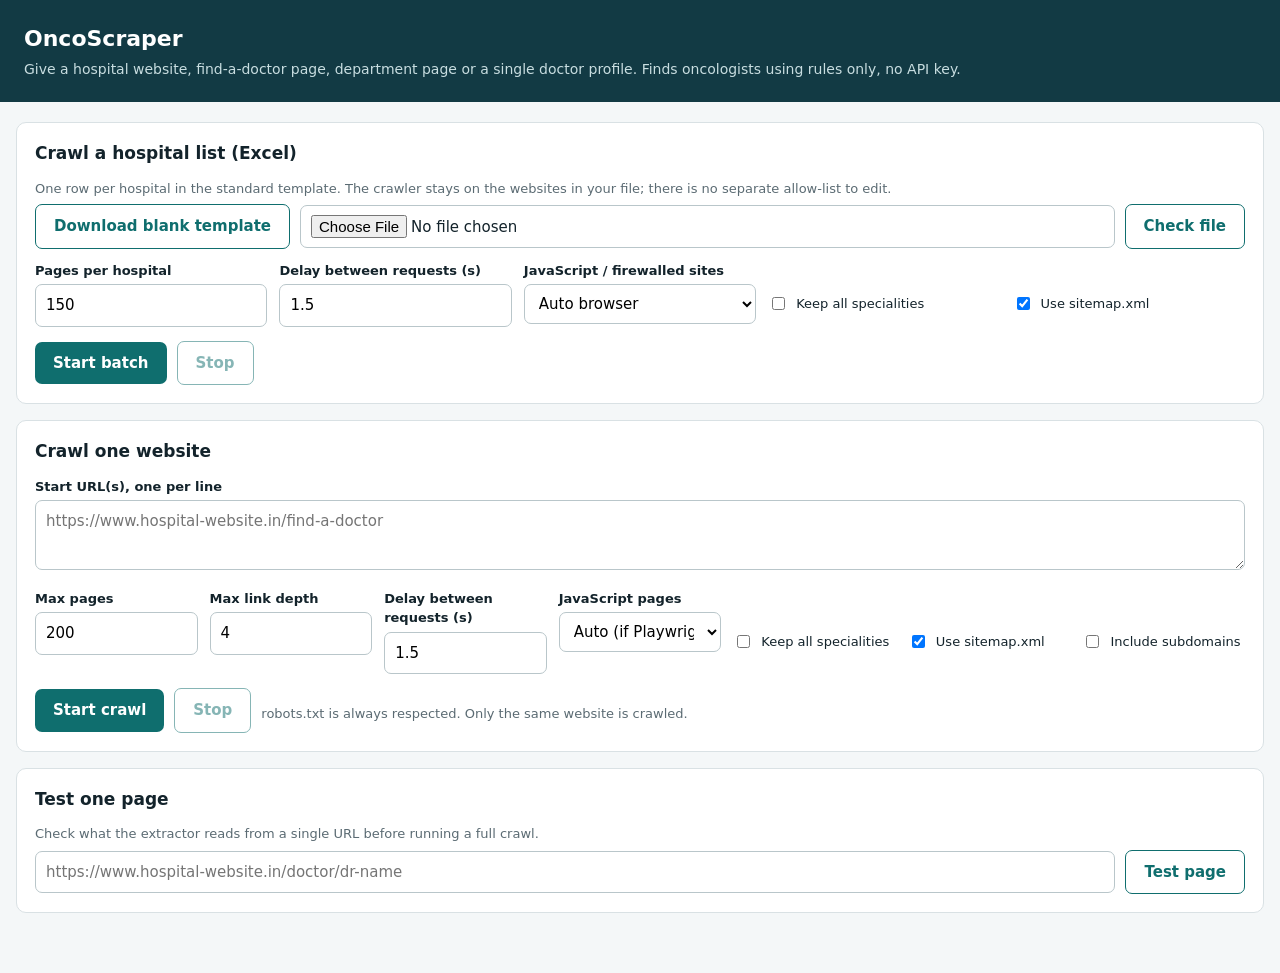
==== oncoscraper/static/index.html @ 8a1a7d64 "Download results any time during a batch; clearer failure notes - combined Excel can be downloaded w" ====
<!doctype html>
<html lang="en">
<head>
<meta charset="utf-8">
<meta name="viewport" content="width=device-width, initial-scale=1">
<title>OncoScraper</title>
<style>
:root { --ink:#13232b; --muted:#5b6b73; --line:#d9e1e4; --bg:#f4f7f8; --card:#fff; --accent:#0f6e6e; --accent-2:#0b5252; --bad:#a8322d; --ok:#1d7a3c; }
* { box-sizing:border-box; }
body { margin:0; font:15px/1.5 system-ui,-apple-system,"Segoe UI",Roboto,sans-serif; color:var(--ink); background:var(--bg); }
header { background:#123a44; color:#fff; padding:22px 24px; }
header h1 { margin:0; font-size:22px; } header p { margin:4px 0 0; color:#c8dde0; font-size:14px; }
main { max-width:1280px; margin:0 auto; padding:20px 16px 60px; display:grid; gap:16px; }
.card { background:var(--card); border:1px solid var(--line); border-radius:10px; padding:18px; }
h2 { margin:0 0 12px; font-size:17px; }
label { display:block; font-weight:600; font-size:13px; margin:0 0 4px; }
textarea, input, select { width:100%; padding:9px 10px; border:1px solid #b9c6ca; border-radius:7px; font:inherit; background:#fff; }
textarea { min-height:70px; }
.grid { display:grid; grid-template-columns:repeat(auto-fit,minmax(150px,1fr)); gap:12px; margin-top:12px; }
.check { display:flex; gap:8px; align-items:center; font-weight:400; margin-top:24px; } .check input { width:auto; }
button { background:var(--accent); color:#fff; border:0; padding:10px 18px; border-radius:7px; font:inherit; font-weight:600; cursor:pointer; }
button:hover { background:var(--accent-2); } button.secondary { background:#fff; color:var(--accent); border:1px solid var(--accent); }
button:disabled { opacity:.5; cursor:not-allowed; }
.row { display:flex; gap:10px; flex-wrap:wrap; align-items:center; margin-top:14px; }
.hint { color:var(--muted); font-size:13px; margin:6px 0 0; }
.stats { display:grid; grid-template-columns:repeat(auto-fit,minmax(140px,1fr)); gap:10px; }
.stat { background:var(--bg); border-radius:8px; padding:10px 12px; } .stat b { display:block; font-size:22px; }
.stat span { color:var(--muted); font-size:12px; text-transform:uppercase; letter-spacing:.04em; }
.bar { height:8px; background:var(--line); border-radius:4px; overflow:hidden; margin:12px 0; } .bar i { display:block; height:100%; background:var(--accent); width:0; transition:width .4s; }
.log { font:12px/1.5 ui-monospace,Consolas,monospace; max-height:220px; overflow:auto; background:#0f1d22; color:#cfe3e6; border-radius:8px; padding:10px; white-space:pre; }
.log .x { color:#ff9b8f; } .log .p { color:#8fe3a5; } .log .l { color:#9cc8ff; }
table { width:100%; border-collapse:collapse; font-size:13px; }
th, td { text-align:left; padding:7px 8px; border-bottom:1px solid var(--line); vertical-align:top; }
th { background:var(--bg); position:sticky; top:0; }
.tablewrap { max-height:560px; overflow:auto; border:1px solid var(--line); border-radius:8px; }
td.contact { white-space:nowrap; font-weight:600; } td.muted { color:var(--muted); font-size:12px; }
.ok { color:var(--ok); } .warn { color:#9a6700; } .bad { color:var(--bad); }
.pill { display:inline-block; padding:1px 7px; border-radius:10px; font-size:11px; background:#e3efef; color:var(--accent-2); }
.state { font-weight:700; } .state.failed { color:var(--bad); } .state.done { color:var(--ok); }
pre.json { background:var(--bg); padding:12px; border-radius:8px; overflow:auto; max-height:420px; font-size:12px; }
a { color:var(--accent); }
@media (prefers-color-scheme: dark) {
  :root { --ink:#e3ecee; --muted:#9db0b5; --line:#2c3a3f; --bg:#12191c; --card:#1a2327; }
  textarea, input, select { background:#11181b; color:var(--ink); border-color:#33454b; }
  button.secondary { background:transparent; } .pill { background:#1f3337; color:#9fd6d6; }
}
</style>
</head>
<body>
<header><h1>OncoScraper</h1><p>Give a hospital website, find-a-doctor page, department page or a single doctor profile. Finds oncologists using rules only, no API key.</p></header>
<main>
<section class="card">
  <h2>Crawl a hospital list (Excel)</h2>
  <p class="hint" style="margin-top:0">One row per hospital in the standard template. The crawler stays on the websites in your file; there is no separate allow-list to edit.</p>
  <div class="row" style="margin-top:6px">
    <a href="/api/template.xlsx"><button class="secondary" type="button">Download blank template</button></a>
    <input type="file" id="b-file" accept=".xlsx,.csv" style="flex:1;min-width:240px">
    <button id="b-check" class="secondary" type="button">Check file</button>
  </div>
  <div id="b-check-out" hidden style="margin-top:12px"></div>
  <div class="grid">
    <div><label for="b-pages">Pages per hospital</label><input id="b-pages" type="number" value="150" min="1" max="5000"></div>
    <div><label for="b-delay">Delay between requests (s)</label><input id="b-delay" type="number" value="1.5" step="0.5" min="0"></div>
    <div><label for="b-render">JavaScript / firewalled sites</label><select id="b-render"><option value="auto">Auto browser</option><option value="never">Never</option><option value="always">Always browser</option></select></div>
    <label class="check"><input type="checkbox" id="b-all"> Keep all specialities</label>
    <label class="check"><input type="checkbox" id="b-sitemap" checked> Use sitemap.xml</label>
  </div>
  <div class="row"><button id="b-start" type="button">Start batch</button><button id="b-stop" class="secondary" type="button" disabled>Stop</button>
    <span class="hint" id="b-status"></span></div>
  <div id="b-progress" hidden>
    <div class="bar"><i id="b-bar"></i></div>
    <div class="stats">
      <div class="stat"><span>Hospital</span><b id="b-idx">0/0</b></div>
      <div class="stat"><span>Pages (this hospital)</span><b id="b-pagesnow">0</b></div>
      <div class="stat"><span>Oncologists (this hospital)</span><b id="b-onconow">0</b></div>
      <div class="stat"><span>Elapsed</span><b id="b-time">0s</b></div>
    </div>
    <p class="hint" id="b-current"></p>
    <div class="tablewrap" style="margin-top:10px"><table>
      <thead><tr><th>Row</th><th>Hospital</th><th>Status</th><th>Pages</th><th>Oncologists</th><th>With doctor phone</th><th>With doctor email</th><th>With any contact</th><th>Note</th></tr></thead>
      <tbody id="b-sites"></tbody></table></div>
    <div class="row" id="b-dl" hidden><a id="b-dl-xlsx"><button type="button" id="b-dl-btn">Download combined Excel</button></a><span class="hint" id="b-totals"></span></div>
  </div>
</section>

<section class="card">
  <h2>Crawl one website</h2>
  <label for="urls">Start URL(s), one per line</label>
  <textarea id="urls" placeholder="https://www.hospital-website.in/find-a-doctor"></textarea>
  <div class="grid">
    <div><label for="max_pages">Max pages</label><input id="max_pages" type="number" value="200" min="1" max="5000"></div>
    <div><label for="depth">Max link depth</label><input id="depth" type="number" value="4" min="0" max="10"></div>
    <div><label for="delay">Delay between requests (s)</label><input id="delay" type="number" value="1.5" step="0.5" min="0"></div>
    <div><label for="render">JavaScript pages</label><select id="render"><option value="auto">Auto (if Playwright installed)</option><option value="never">Never render</option><option value="always">Always render</option></select></div>
    <label class="check"><input type="checkbox" id="all"> Keep all specialities</label>
    <label class="check"><input type="checkbox" id="sitemap" checked> Use sitemap.xml</label>
    <label class="check"><input type="checkbox" id="subdomains"> Include subdomains</label>
  </div>
  <div class="row"><button id="start">Start crawl</button><button id="stop" class="secondary" disabled>Stop</button>
  <span class="hint">robots.txt is always respected. Only the same website is crawled.</span></div>
</section>

<section class="card" id="progress-card" hidden>
  <h2>Progress <span id="state" class="state"></span></h2>
  <div class="stats">
    <div class="stat"><span>Pages fetched</span><b id="s-fetched">0</b></div>
    <div class="stat"><span>Queued</span><b id="s-queued">0</b></div>
    <div class="stat"><span>Doctors found</span><b id="s-doctors">0</b></div>
    <div class="stat"><span>Oncologists</span><b id="s-onco">0</b></div>
    <div class="stat"><span>Elapsed</span><b id="s-time">0s</b></div>
  </div>
  <div class="bar"><i id="bar"></i></div>
  <div class="log" id="log"></div>
  <div class="row" id="downloads" hidden>
    <a id="dl-xlsx"><button>Download Excel</button></a>
    <a id="dl-csv"><button class="secondary">CSV</button></a>
    <a id="dl-json"><button class="secondary">JSON</button></a>
  </div>
  <p class="hint" id="error"></p>
</section>

<section class="card" id="results-card" hidden>
  <h2>Results <span class="pill" id="count"></span></h2>
  <input id="filter" placeholder="Filter by name, hospital, city or specialty">
  <div class="tablewrap" style="margin-top:10px"><table>
    <thead><tr><th>Name</th><th>Designation</th><th>Specialty</th><th>Doctor phone</th><th>Doctor email</th><th>Hospital / desk contact</th><th>Hospital</th><th>City</th><th>Qualifications</th><th>Exp.</th><th>Source</th></tr></thead>
    <tbody id="rows"></tbody></table></div>
</section>

<section class="card">
  <h2>Test one page</h2>
  <p class="hint">Check what the extractor reads from a single URL before running a full crawl.</p>
  <div class="row" style="margin-top:6px"><input id="page-url" placeholder="https://www.hospital-website.in/doctor/dr-name" style="flex:1"><button id="page-btn" class="secondary">Test page</button></div>
  <pre class="json" id="page-out" hidden></pre>
</section>
</main>
<script>
const $ = id => document.getElementById(id);
let jobId = null, timer = null, rows = [];
function esc(s) { return String(s ?? '').replace(/[&<>"']/g, c => ({'&':'&amp;','<':'&lt;','>':'&gt;','"':'&quot;',"'":'&#39;'}[c])); }
function list(v) { return Array.isArray(v) ? v.join(', ') : (v ?? ''); }
function safeUrl(u) { return /^https?:\/\//i.test(u || '') ? u : '#'; }

$('start').onclick = async () => {
  const urls = $('urls').value.split(/\s+/).filter(Boolean);
  if (!urls.length) { alert('Enter at least one URL'); return; }
  const body = { urls, max_pages:+$('max_pages').value, max_depth:+$('depth').value, delay_seconds:+$('delay').value,
    render:$('render').value, all_specialties:$('all').checked, use_sitemaps:$('sitemap').checked, include_subdomains:$('subdomains').checked };
  const r = await fetch('/api/jobs', {method:'POST', headers:{'Content-Type':'application/json'}, body:JSON.stringify(body)});
  if (!r.ok) { $('error').textContent = await r.text(); return; }
  jobId = (await r.json()).id;
  $('progress-card').hidden = false; $('results-card').hidden = false; $('downloads').hidden = true; $('error').textContent = '';
  $('log').textContent = ''; $('start').disabled = true; $('stop').disabled = false;
  clearInterval(timer); timer = setInterval(poll, 1500); poll();
};
$('stop').onclick = async () => { if (jobId) await fetch(`/api/jobs/${jobId}/stop`, {method:'POST'}); $('stop').disabled = true; };

async function poll() {
  const r = await fetch(`/api/jobs/${jobId}`); if (!r.ok) return;
  const j = await r.json();
  $('state').textContent = j.state; $('state').className = 'state ' + j.state;
  $('s-fetched').textContent = j.progress.fetched; $('s-queued').textContent = j.progress.queued;
  $('s-doctors').textContent = j.progress.doctors_total; $('s-onco').textContent = j.progress.oncologists;
  $('s-time').textContent = j.elapsed + 's';
  $('bar').style.width = Math.min(100, 100 * j.progress.fetched / j.max_pages) + '%';
  $('log').innerHTML = j.log.map(l => {
    const cls = l.error ? 'x' : (l.type === 'profile' ? 'p' : (l.type === 'listing' ? 'l' : ''));
    return `<span class="${cls}">${esc((l.type||'').padEnd(8))} ${esc(l.status)} ${esc(l.url)}${l.doctors ? '  +' + l.doctors : ''}${l.error ? '  (' + esc(l.error) + ')' : ''}</span>`;
  }).join('\n');
  $('log').scrollTop = $('log').scrollHeight;
  rows = j.doctors; render();
  if (j.state !== 'running') {
    clearInterval(timer); $('start').disabled = false; $('stop').disabled = true;
    if (j.error) $('error').textContent = j.error;
    if (j.stats) {
      $('downloads').hidden = false;
      $('dl-xlsx').href = `/api/jobs/${jobId}/download.xlsx`; $('dl-csv').href = `/api/jobs/${jobId}/download.csv`; $('dl-json').href = `/api/jobs/${jobId}/download.json`;
    }
  }
}
function render() {
  const q = $('filter').value.toLowerCase();
  const shown = rows.filter(d => !q || JSON.stringify(d).toLowerCase().includes(q));
  $('count').textContent = shown.length + ' doctors';
  $('rows').innerHTML = shown.map(d => `<tr><td><b>${esc(d.name)}</b>${d.page_type==='profile' ? '' : ' <span class="pill">card</span>'}</td>
    <td>${esc(d.designation)}</td><td>${esc(d.specialty || list(d.sub_specialties))}</td>
    <td class="contact">${esc(d.phone)}</td><td class="contact">${esc(d.email)}</td>
    <td class="muted">${esc([d.contact_phone, d.contact_email].filter(Boolean).join('; '))}</td>
    <td>${esc(d.hospital)}</td><td>${esc(d.city)}</td><td>${esc(list(d.qualifications))}</td><td>${esc(d.experience_years)}</td>
    <td><a href="${esc(safeUrl(d.profile_url || d.source_url))}" target="_blank" rel="noopener">open</a></td></tr>`).join('');
}
$('filter').oninput = render;

$('page-btn').onclick = async () => {
  const url = $('page-url').value.trim(); if (!url) return;
  $('page-out').hidden = false; $('page-out').textContent = 'Fetching…';
  const r = await fetch('/api/page', {method:'POST', headers:{'Content-Type':'application/json'}, body:JSON.stringify({url, render:$('render').value})});
  $('page-out').textContent = JSON.stringify(await r.json(), null, 2);
};

// ---- batch upload ----------------------------------------------------------
let batchId = null, batchTimer = null;
async function fileBody() {
  const f = $('b-file').files[0];
  if (!f) { alert('Choose an .xlsx or .csv file first'); return null; }
  const buf = new Uint8Array(await f.arrayBuffer());
  let bin = ''; for (let i = 0; i < buf.length; i += 0x8000) bin += String.fromCharCode.apply(null, buf.subarray(i, i + 0x8000));
  return { filename: f.name, content_base64: btoa(bin) };
}
$('b-check').onclick = async () => {
  const body = await fileBody(); if (!body) return;
  const r = await fetch('/api/sources/check', {method:'POST', headers:{'Content-Type':'application/json'}, body:JSON.stringify(body)});
  const j = await r.json(); const out = $('b-check-out'); out.hidden = false;
  if (!r.ok) { out.innerHTML = `<p class="bad">${esc(j.detail || 'Could not read file')}</p>`; return; }
  const rows = j.sources.map(s => `<tr><td>${s.row}</td><td>${esc(s.hospital)}</td><td>${s.urls.length}</td><td>${esc(s.patterns.join(' '))}</td><td class="warn">${esc(s.warnings.join('; '))}</td></tr>`).join('');
  const probs = j.problems.map(p => `<tr><td>${p.row}</td><td>${esc(p.hospital)}</td><td colspan="3" class="bad">${esc(p.problem)}</td></tr>`).join('');
  out.innerHTML = `<p><b class="ok">${j.usable} hospitals ready</b>${j.problems.length ? `, <b class="bad">${j.problems.length} rows need attention</b>` : ''}</p>
    <div class="tablewrap"><table><thead><tr><th>Row</th><th>Hospital</th><th>Start URLs</th><th>Profile pattern</th><th>Warnings / problems</th></tr></thead><tbody>${probs}${rows}</tbody></table></div>`;
};
$('b-start').onclick = async () => {
  const body = await fileBody(); if (!body) return;
  Object.assign(body, { pages_per_site:+$('b-pages').value, delay_seconds:+$('b-delay').value, render:$('b-render').value,
    all_specialties:$('b-all').checked, use_sitemaps:$('b-sitemap').checked });
  const r = await fetch('/api/batch', {method:'POST', headers:{'Content-Type':'application/json'}, body:JSON.stringify(body)});
  const j = await r.json();
  if (!r.ok) { $('b-status').textContent = j.detail || 'Could not start'; return; }
  batchId = j.id; $('b-progress').hidden = false; $('b-sites').innerHTML = '';
  $('b-dl').hidden = false; $('b-dl-xlsx').href = `/api/batch/${batchId}/download.xlsx`;
  $('b-dl-btn').textContent = 'Download results so far'; $('b-totals').textContent = 'Partial file: finished hospitals plus the one being crawled now.';
  $('b-status').textContent = `${j.hospitals} hospitals queued` + (j.problems.length ? `, ${j.problems.length} rows skipped` : '');
  $('b-start').disabled = true; $('b-stop').disabled = false;
  clearInterval(batchTimer); batchTimer = setInterval(pollBatch, 2000); pollBatch();
};
$('b-stop').onclick = async () => { if (batchId) await fetch(`/api/batch/${batchId}/stop`, {method:'POST'}); $('b-stop').disabled = true; };
async function pollBatch() {
  const r = await fetch(`/api/batch/${batchId}`); if (!r.ok) return; const j = await r.json();
  $('b-idx').textContent = `${j.index}/${j.total}`; $('b-time').textContent = j.elapsed + 's';
  $('b-pagesnow').textContent = j.progress.fetched || 0; $('b-onconow').textContent = j.progress.oncologists || 0;
  $('b-bar').style.width = (100 * j.sites.length / Math.max(1, j.total)) + '%';
  $('b-current').textContent = j.state === 'running' ? `Now crawling: ${j.current}` : `Batch ${j.state}`;
  $('b-sites').innerHTML = j.sites.map(s => `<tr><td>${s.row}</td><td>${esc(s.hospital)}</td><td class="${(s.status==='error'||s.status==='failed')?'bad':'ok'}">${esc(s.status)}</td>
    <td>${s.pages}</td><td>${s.oncologists}</td><td>${s.with_phone}</td><td>${s.with_email}</td><td>${s.with_any_contact}</td><td class="muted">${esc(s.note)}</td></tr>`).join('');
  if (j.state !== 'running') {
    clearInterval(batchTimer); $('b-start').disabled = false; $('b-stop').disabled = true;
    if (j.error) $('b-status').textContent = j.error;
    if (j.stats) {
      $('b-dl').hidden = false; $('b-dl-xlsx').href = `/api/batch/${batchId}/download.xlsx`;
      $('b-dl-btn').textContent = 'Download combined Excel';
      $('b-totals').textContent = `${j.stats.oncologists} oncologists: ${j.stats.oncologists_with_doctor_phone} with doctor phone, ${j.stats.oncologists_with_doctor_email} with doctor email, ${j.stats.oncologists_with_any_contact} with any contact.`;
    }
  }
}
</script>
</body>
</html>
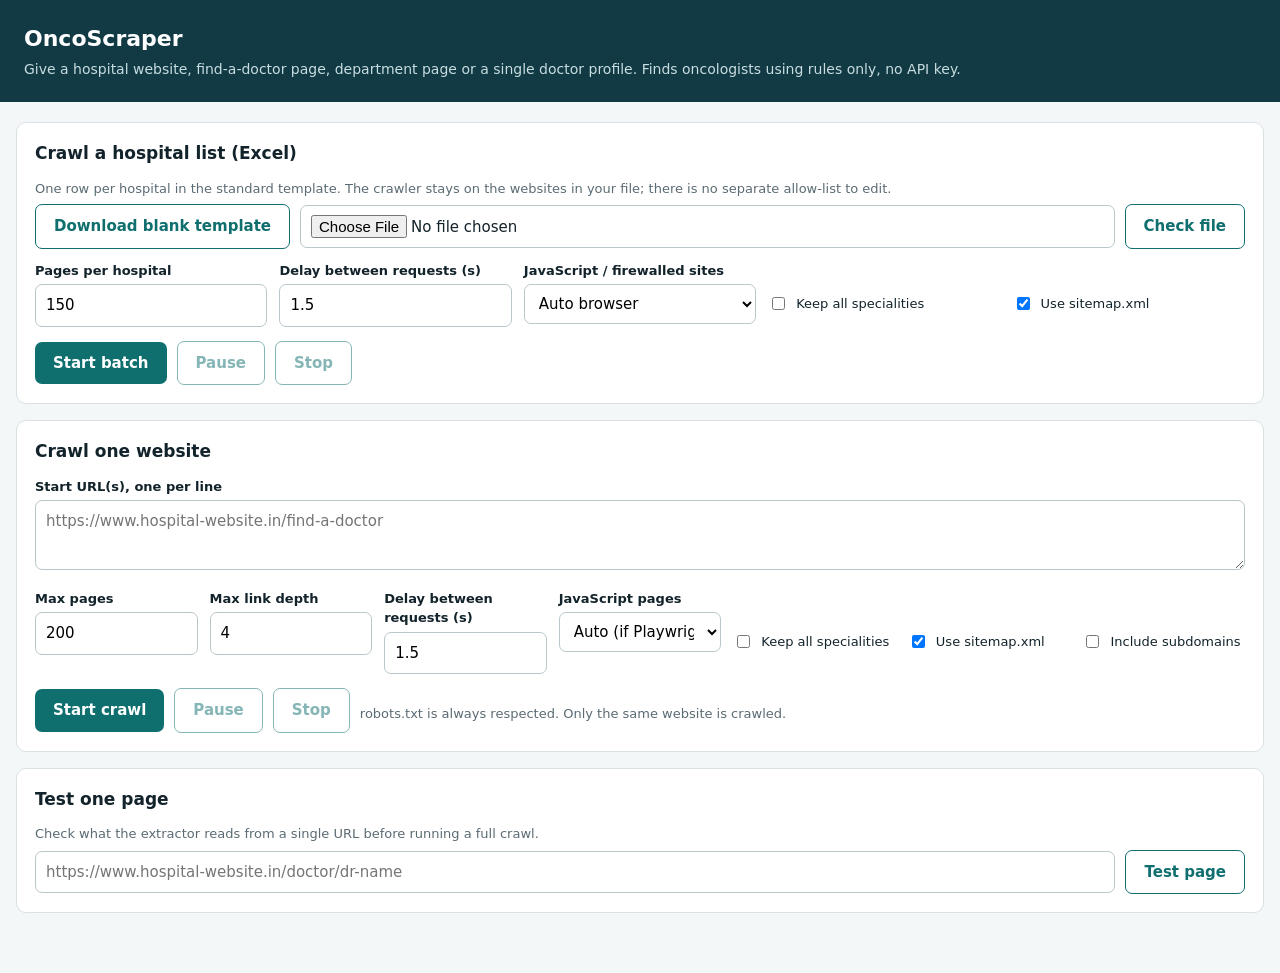
==== commit e36503c1: "Pause and Resume for single-site crawl and hospital-list batch Co-Authored-By: Claude Opus 5.5 <nore" ====
--- a/oncoscraper/static/index.html
+++ b/oncoscraper/static/index.html
@@ -33,10 +33,12 @@
 th, td { text-align:left; padding:7px 8px; border-bottom:1px solid var(--line); vertical-align:top; }
 th { background:var(--bg); position:sticky; top:0; }
 .tablewrap { max-height:560px; overflow:auto; border:1px solid var(--line); border-radius:8px; }
+.tablewrap.sites { max-height:340px; overflow-y:scroll; }
+th { z-index:1; }
 td.contact { white-space:nowrap; font-weight:600; } td.muted { color:var(--muted); font-size:12px; }
 .ok { color:var(--ok); } .warn { color:#9a6700; } .bad { color:var(--bad); }
 .pill { display:inline-block; padding:1px 7px; border-radius:10px; font-size:11px; background:#e3efef; color:var(--accent-2); }
-.state { font-weight:700; } .state.failed { color:var(--bad); } .state.done { color:var(--ok); }
+.state { font-weight:700; } .state.failed { color:var(--bad); } .state.done { color:var(--ok); } .state.paused { color:#9a6700; }
 pre.json { background:var(--bg); padding:12px; border-radius:8px; overflow:auto; max-height:420px; font-size:12px; }
 a { color:var(--accent); }
 @media (prefers-color-scheme: dark) {
@@ -65,7 +67,7 @@
     <label class="check"><input type="checkbox" id="b-all"> Keep all specialities</label>
     <label class="check"><input type="checkbox" id="b-sitemap" checked> Use sitemap.xml</label>
   </div>
-  <div class="row"><button id="b-start" type="button">Start batch</button><button id="b-stop" class="secondary" type="button" disabled>Stop</button>
+  <div class="row"><button id="b-start" type="button">Start batch</button><button id="b-pause" class="secondary" type="button" disabled>Pause</button><button id="b-stop" class="secondary" type="button" disabled>Stop</button>
     <span class="hint" id="b-status"></span></div>
   <div id="b-progress" hidden>
     <div class="bar"><i id="b-bar"></i></div>
@@ -76,7 +78,7 @@
       <div class="stat"><span>Elapsed</span><b id="b-time">0s</b></div>
     </div>
     <p class="hint" id="b-current"></p>
-    <div class="tablewrap" style="margin-top:10px"><table>
+    <div class="tablewrap sites" id="b-wrap" style="margin-top:10px"><table>
       <thead><tr><th>Row</th><th>Hospital</th><th>Status</th><th>Pages</th><th>Oncologists</th><th>With doctor phone</th><th>With doctor email</th><th>With any contact</th><th>Note</th></tr></thead>
       <tbody id="b-sites"></tbody></table></div>
     <div class="row" id="b-dl" hidden><a id="b-dl-xlsx"><button type="button" id="b-dl-btn">Download combined Excel</button></a><span class="hint" id="b-totals"></span></div>
@@ -96,7 +98,7 @@
     <label class="check"><input type="checkbox" id="sitemap" checked> Use sitemap.xml</label>
     <label class="check"><input type="checkbox" id="subdomains"> Include subdomains</label>
   </div>
-  <div class="row"><button id="start">Start crawl</button><button id="stop" class="secondary" disabled>Stop</button>
+  <div class="row"><button id="start">Start crawl</button><button id="pause" class="secondary" disabled>Pause</button><button id="stop" class="secondary" disabled>Stop</button>
   <span class="hint">robots.txt is always respected. Only the same website is crawled.</span></div>
 </section>
 
@@ -115,6 +117,7 @@
     <a id="dl-xlsx"><button>Download Excel</button></a>
     <a id="dl-csv"><button class="secondary">CSV</button></a>
     <a id="dl-json"><button class="secondary">JSON</button></a>
+    <span class="hint">While the crawl runs, these give what has been found so far.</span>
   </div>
   <p class="hint" id="error"></p>
 </section>
@@ -149,11 +152,22 @@
   const r = await fetch('/api/jobs', {method:'POST', headers:{'Content-Type':'application/json'}, body:JSON.stringify(body)});
   if (!r.ok) { $('error').textContent = await r.text(); return; }
   jobId = (await r.json()).id;
-  $('progress-card').hidden = false; $('results-card').hidden = false; $('downloads').hidden = true; $('error').textContent = '';
+  $('progress-card').hidden = false; $('results-card').hidden = false; $('error').textContent = '';
+  // Downloads work at any time: while running they give what has been found so far.
+  $('downloads').hidden = false;
+  $('dl-xlsx').href = `/api/jobs/${jobId}/download.xlsx`; $('dl-csv').href = `/api/jobs/${jobId}/download.csv`; $('dl-json').href = `/api/jobs/${jobId}/download.json`;
   $('log').textContent = ''; $('start').disabled = true; $('stop').disabled = false;
+  $('pause').disabled = false; $('pause').textContent = 'Pause';
   clearInterval(timer); timer = setInterval(poll, 1500); poll();
 };
-$('stop').onclick = async () => { if (jobId) await fetch(`/api/jobs/${jobId}/stop`, {method:'POST'}); $('stop').disabled = true; };
+$('stop').onclick = async () => { if (jobId) await fetch(`/api/jobs/${jobId}/stop`, {method:'POST'}); $('stop').disabled = true; $('pause').disabled = true; };
+// Pause keeps everything found so far and waits; Resume carries on from the same place.
+async function togglePause(btn, base) {
+  const action = btn.textContent === 'Pause' ? 'pause' : 'resume';
+  const r = await fetch(`${base}/${action}`, {method:'POST'});
+  if (r.ok) btn.textContent = action === 'pause' ? 'Resume' : 'Pause';
+}
+$('pause').onclick = () => jobId && togglePause($('pause'), `/api/jobs/${jobId}`);
 
 async function poll() {
   const r = await fetch(`/api/jobs/${jobId}`); if (!r.ok) return;
@@ -169,8 +183,9 @@
   }).join('\n');
   $('log').scrollTop = $('log').scrollHeight;
   rows = j.doctors; render();
-  if (j.state !== 'running') {
-    clearInterval(timer); $('start').disabled = false; $('stop').disabled = true;
+  $('pause').textContent = j.state === 'paused' ? 'Resume' : 'Pause';
+  if (j.state !== 'running' && j.state !== 'paused') {
+    clearInterval(timer); $('start').disabled = false; $('stop').disabled = true; $('pause').disabled = true;
     if (j.error) $('error').textContent = j.error;
     if (j.stats) {
       $('downloads').hidden = false;
@@ -228,20 +243,25 @@
   $('b-dl').hidden = false; $('b-dl-xlsx').href = `/api/batch/${batchId}/download.xlsx`;
   $('b-dl-btn').textContent = 'Download results so far'; $('b-totals').textContent = 'Partial file: finished hospitals plus the one being crawled now.';
   $('b-status').textContent = `${j.hospitals} hospitals queued` + (j.problems.length ? `, ${j.problems.length} rows skipped` : '');
-  $('b-start').disabled = true; $('b-stop').disabled = false;
+  $('b-start').disabled = true; $('b-stop').disabled = false; $('b-pause').disabled = false; $('b-pause').textContent = 'Pause';
   clearInterval(batchTimer); batchTimer = setInterval(pollBatch, 2000); pollBatch();
 };
-$('b-stop').onclick = async () => { if (batchId) await fetch(`/api/batch/${batchId}/stop`, {method:'POST'}); $('b-stop').disabled = true; };
+$('b-stop').onclick = async () => { if (batchId) await fetch(`/api/batch/${batchId}/stop`, {method:'POST'}); $('b-stop').disabled = true; $('b-pause').disabled = true; };
+$('b-pause').onclick = () => batchId && togglePause($('b-pause'), `/api/batch/${batchId}`);
 async function pollBatch() {
   const r = await fetch(`/api/batch/${batchId}`); if (!r.ok) return; const j = await r.json();
   $('b-idx').textContent = `${j.index}/${j.total}`; $('b-time').textContent = j.elapsed + 's';
   $('b-pagesnow').textContent = j.progress.fetched || 0; $('b-onconow').textContent = j.progress.oncologists || 0;
   $('b-bar').style.width = (100 * j.sites.length / Math.max(1, j.total)) + '%';
-  $('b-current').textContent = j.state === 'running' ? `Now crawling: ${j.current}` : `Batch ${j.state}`;
+  $('b-current').textContent = j.state === 'running' ? `Now crawling: ${j.current}`
+    : j.state === 'paused' ? `Paused at: ${j.current} (press Resume to carry on)` : `Batch ${j.state}`;
+  $('b-pause').textContent = j.state === 'paused' ? 'Resume' : 'Pause';
+  const wrap = $('b-wrap'), keep = wrap.scrollTop;  // keep the user's scroll position on refresh
   $('b-sites').innerHTML = j.sites.map(s => `<tr><td>${s.row}</td><td>${esc(s.hospital)}</td><td class="${(s.status==='error'||s.status==='failed')?'bad':'ok'}">${esc(s.status)}</td>
     <td>${s.pages}</td><td>${s.oncologists}</td><td>${s.with_phone}</td><td>${s.with_email}</td><td>${s.with_any_contact}</td><td class="muted">${esc(s.note)}</td></tr>`).join('');
-  if (j.state !== 'running') {
-    clearInterval(batchTimer); $('b-start').disabled = false; $('b-stop').disabled = true;
+  wrap.scrollTop = keep;
+  if (j.state !== 'running' && j.state !== 'paused') {
+    clearInterval(batchTimer); $('b-start').disabled = false; $('b-stop').disabled = true; $('b-pause').disabled = true;
     if (j.error) $('b-status').textContent = j.error;
     if (j.stats) {
       $('b-dl').hidden = false; $('b-dl-xlsx').href = `/api/batch/${batchId}/download.xlsx`;
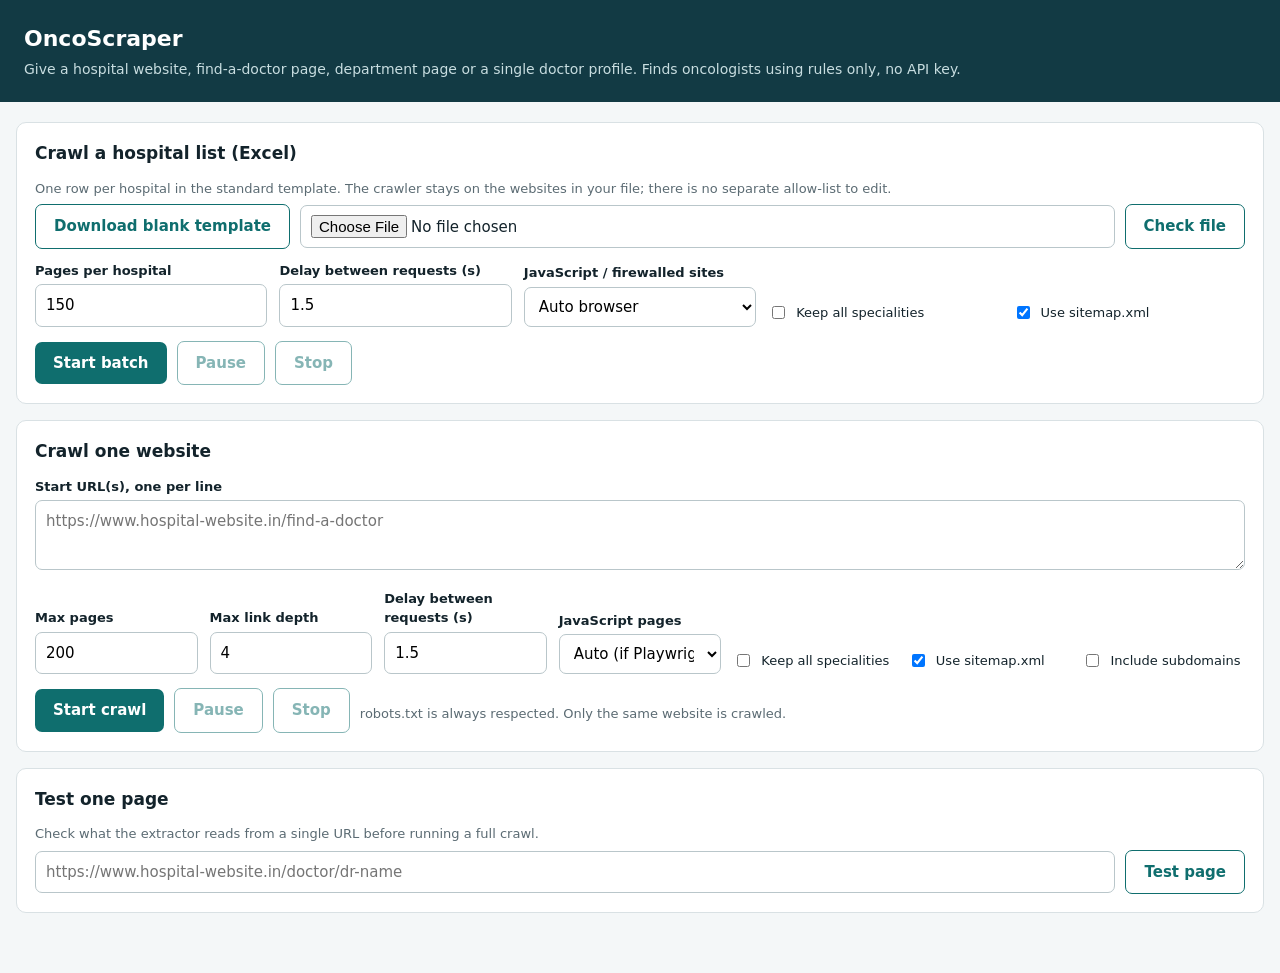
==== commit c1feeeae: "UI: tested every flow in a real browser and fixed what broke - errors shown next to the button that " ====
--- a/oncoscraper/static/index.html
+++ b/oncoscraper/static/index.html
@@ -46,6 +46,20 @@
   textarea, input, select { background:#11181b; color:var(--ink); border-color:#33454b; }
   button.secondary { background:transparent; } .pill { background:#1f3337; color:#9fd6d6; }
 }
+.grid { align-items:end; }
+main { grid-template-columns:minmax(0,1fr); } .card { min-width:0; }
+.tablewrap table { min-width:720px; }
+.msg { margin:8px 0 0; font-size:13px; min-height:0; } .msg:empty { display:none; }
+.msg.bad { color:var(--bad); font-weight:600; } .msg.ok { color:var(--ok); } .msg.info { color:var(--muted); }
+.source-label { font-weight:400; color:var(--muted); font-size:13px; margin-left:6px; }
+td.empty { text-align:center; color:var(--muted); padding:18px; }
+.summary dl { display:grid; grid-template-columns:max-content 1fr; gap:4px 14px; margin:8px 0; font-size:14px; }
+.summary dt { color:var(--muted); } .summary dd { margin:0; }
+details summary { cursor:pointer; color:var(--accent); font-size:13px; margin-top:8px; }
+@media (prefers-color-scheme: dark) {
+  button.secondary { color:#7fd8d2; border-color:#3d9c97; } :root { --ok:#5cc985; --bad:#ff8a80; }
+  a, details summary { color:#7fd8d2; }
+}
 </style>
 </head>
 <body>
@@ -55,10 +69,11 @@
   <h2>Crawl a hospital list (Excel)</h2>
   <p class="hint" style="margin-top:0">One row per hospital in the standard template. The crawler stays on the websites in your file; there is no separate allow-list to edit.</p>
   <div class="row" style="margin-top:6px">
-    <a href="/api/template.xlsx"><button class="secondary" type="button">Download blank template</button></a>
+    <button class="secondary" type="button" id="b-template">Download blank template</button>
     <input type="file" id="b-file" accept=".xlsx,.csv" style="flex:1;min-width:240px">
     <button id="b-check" class="secondary" type="button">Check file</button>
   </div>
+  <p class="msg" id="b-msg" role="status"></p>
   <div id="b-check-out" hidden style="margin-top:12px"></div>
   <div class="grid">
     <div><label for="b-pages">Pages per hospital</label><input id="b-pages" type="number" value="150" min="1" max="5000"></div>
@@ -81,7 +96,8 @@
     <div class="tablewrap sites" id="b-wrap" style="margin-top:10px"><table>
       <thead><tr><th>Row</th><th>Hospital</th><th>Status</th><th>Pages</th><th>Oncologists</th><th>With doctor phone</th><th>With doctor email</th><th>With any contact</th><th>Note</th></tr></thead>
       <tbody id="b-sites"></tbody></table></div>
-    <div class="row" id="b-dl" hidden><a id="b-dl-xlsx"><button type="button" id="b-dl-btn">Download combined Excel</button></a><span class="hint" id="b-totals"></span></div>
+    <div class="row" id="b-dl" hidden><button type="button" id="b-dl-btn">Download combined Excel</button>
+      <button type="button" class="secondary" id="b-show">Show doctors below</button><span class="hint" id="b-totals"></span></div>
   </div>
 </section>
 
@@ -100,6 +116,7 @@
   </div>
   <div class="row"><button id="start">Start crawl</button><button id="pause" class="secondary" disabled>Pause</button><button id="stop" class="secondary" disabled>Stop</button>
   <span class="hint">robots.txt is always respected. Only the same website is crawled.</span></div>
+  <p class="msg" id="msg" role="status"></p>
 </section>
 
 <section class="card" id="progress-card" hidden>
@@ -114,16 +131,16 @@
   <div class="bar"><i id="bar"></i></div>
   <div class="log" id="log"></div>
   <div class="row" id="downloads" hidden>
-    <a id="dl-xlsx"><button>Download Excel</button></a>
-    <a id="dl-csv"><button class="secondary">CSV</button></a>
-    <a id="dl-json"><button class="secondary">JSON</button></a>
+    <button type="button" id="dl-xlsx">Download Excel</button>
+    <button type="button" class="secondary" id="dl-csv">CSV</button>
+    <button type="button" class="secondary" id="dl-json">JSON</button>
     <span class="hint">While the crawl runs, these give what has been found so far.</span>
   </div>
   <p class="hint" id="error"></p>
 </section>
 
 <section class="card" id="results-card" hidden>
-  <h2>Results <span class="pill" id="count"></span></h2>
+  <h2>Results <span class="pill" id="count"></span><span class="source-label" id="results-from"></span></h2>
   <input id="filter" placeholder="Filter by name, hospital, city or specialty">
   <div class="tablewrap" style="margin-top:10px"><table>
     <thead><tr><th>Name</th><th>Designation</th><th>Specialty</th><th>Doctor phone</th><th>Doctor email</th><th>Hospital / desk contact</th><th>Hospital</th><th>City</th><th>Qualifications</th><th>Exp.</th><th>Source</th></tr></thead>
@@ -134,142 +151,10 @@
   <h2>Test one page</h2>
   <p class="hint">Check what the extractor reads from a single URL before running a full crawl.</p>
   <div class="row" style="margin-top:6px"><input id="page-url" placeholder="https://www.hospital-website.in/doctor/dr-name" style="flex:1"><button id="page-btn" class="secondary">Test page</button></div>
-  <pre class="json" id="page-out" hidden></pre>
+  <div class="summary" id="page-sum" hidden></div>
+  <details id="page-raw" hidden><summary>Show raw data</summary><pre class="json" id="page-out"></pre></details>
 </section>
 </main>
-<script>
-const $ = id => document.getElementById(id);
-let jobId = null, timer = null, rows = [];
-function esc(s) { return String(s ?? '').replace(/[&<>"']/g, c => ({'&':'&amp;','<':'&lt;','>':'&gt;','"':'&quot;',"'":'&#39;'}[c])); }
-function list(v) { return Array.isArray(v) ? v.join(', ') : (v ?? ''); }
-function safeUrl(u) { return /^https?:\/\//i.test(u || '') ? u : '#'; }
-
-$('start').onclick = async () => {
-  const urls = $('urls').value.split(/\s+/).filter(Boolean);
-  if (!urls.length) { alert('Enter at least one URL'); return; }
-  const body = { urls, max_pages:+$('max_pages').value, max_depth:+$('depth').value, delay_seconds:+$('delay').value,
-    render:$('render').value, all_specialties:$('all').checked, use_sitemaps:$('sitemap').checked, include_subdomains:$('subdomains').checked };
-  const r = await fetch('/api/jobs', {method:'POST', headers:{'Content-Type':'application/json'}, body:JSON.stringify(body)});
-  if (!r.ok) { $('error').textContent = await r.text(); return; }
-  jobId = (await r.json()).id;
-  $('progress-card').hidden = false; $('results-card').hidden = false; $('error').textContent = '';
-  // Downloads work at any time: while running they give what has been found so far.
-  $('downloads').hidden = false;
-  $('dl-xlsx').href = `/api/jobs/${jobId}/download.xlsx`; $('dl-csv').href = `/api/jobs/${jobId}/download.csv`; $('dl-json').href = `/api/jobs/${jobId}/download.json`;
-  $('log').textContent = ''; $('start').disabled = true; $('stop').disabled = false;
-  $('pause').disabled = false; $('pause').textContent = 'Pause';
-  clearInterval(timer); timer = setInterval(poll, 1500); poll();
-};
-$('stop').onclick = async () => { if (jobId) await fetch(`/api/jobs/${jobId}/stop`, {method:'POST'}); $('stop').disabled = true; $('pause').disabled = true; };
-// Pause keeps everything found so far and waits; Resume carries on from the same place.
-async function togglePause(btn, base) {
-  const action = btn.textContent === 'Pause' ? 'pause' : 'resume';
-  const r = await fetch(`${base}/${action}`, {method:'POST'});
-  if (r.ok) btn.textContent = action === 'pause' ? 'Resume' : 'Pause';
-}
-$('pause').onclick = () => jobId && togglePause($('pause'), `/api/jobs/${jobId}`);
-
-async function poll() {
-  const r = await fetch(`/api/jobs/${jobId}`); if (!r.ok) return;
-  const j = await r.json();
-  $('state').textContent = j.state; $('state').className = 'state ' + j.state;
-  $('s-fetched').textContent = j.progress.fetched; $('s-queued').textContent = j.progress.queued;
-  $('s-doctors').textContent = j.progress.doctors_total; $('s-onco').textContent = j.progress.oncologists;
-  $('s-time').textContent = j.elapsed + 's';
-  $('bar').style.width = Math.min(100, 100 * j.progress.fetched / j.max_pages) + '%';
-  $('log').innerHTML = j.log.map(l => {
-    const cls = l.error ? 'x' : (l.type === 'profile' ? 'p' : (l.type === 'listing' ? 'l' : ''));
-    return `<span class="${cls}">${esc((l.type||'').padEnd(8))} ${esc(l.status)} ${esc(l.url)}${l.doctors ? '  +' + l.doctors : ''}${l.error ? '  (' + esc(l.error) + ')' : ''}</span>`;
-  }).join('\n');
-  $('log').scrollTop = $('log').scrollHeight;
-  rows = j.doctors; render();
-  $('pause').textContent = j.state === 'paused' ? 'Resume' : 'Pause';
-  if (j.state !== 'running' && j.state !== 'paused') {
-    clearInterval(timer); $('start').disabled = false; $('stop').disabled = true; $('pause').disabled = true;
-    if (j.error) $('error').textContent = j.error;
-    if (j.stats) {
-      $('downloads').hidden = false;
-      $('dl-xlsx').href = `/api/jobs/${jobId}/download.xlsx`; $('dl-csv').href = `/api/jobs/${jobId}/download.csv`; $('dl-json').href = `/api/jobs/${jobId}/download.json`;
-    }
-  }
-}
-function render() {
-  const q = $('filter').value.toLowerCase();
-  const shown = rows.filter(d => !q || JSON.stringify(d).toLowerCase().includes(q));
-  $('count').textContent = shown.length + ' doctors';
-  $('rows').innerHTML = shown.map(d => `<tr><td><b>${esc(d.name)}</b>${d.page_type==='profile' ? '' : ' <span class="pill">card</span>'}</td>
-    <td>${esc(d.designation)}</td><td>${esc(d.specialty || list(d.sub_specialties))}</td>
-    <td class="contact">${esc(d.phone)}</td><td class="contact">${esc(d.email)}</td>
-    <td class="muted">${esc([d.contact_phone, d.contact_email].filter(Boolean).join('; '))}</td>
-    <td>${esc(d.hospital)}</td><td>${esc(d.city)}</td><td>${esc(list(d.qualifications))}</td><td>${esc(d.experience_years)}</td>
-    <td><a href="${esc(safeUrl(d.profile_url || d.source_url))}" target="_blank" rel="noopener">open</a></td></tr>`).join('');
-}
-$('filter').oninput = render;
-
-$('page-btn').onclick = async () => {
-  const url = $('page-url').value.trim(); if (!url) return;
-  $('page-out').hidden = false; $('page-out').textContent = 'Fetching…';
-  const r = await fetch('/api/page', {method:'POST', headers:{'Content-Type':'application/json'}, body:JSON.stringify({url, render:$('render').value})});
-  $('page-out').textContent = JSON.stringify(await r.json(), null, 2);
-};
-
-// ---- batch upload ----------------------------------------------------------
-let batchId = null, batchTimer = null;
-async function fileBody() {
-  const f = $('b-file').files[0];
-  if (!f) { alert('Choose an .xlsx or .csv file first'); return null; }
-  const buf = new Uint8Array(await f.arrayBuffer());
-  let bin = ''; for (let i = 0; i < buf.length; i += 0x8000) bin += String.fromCharCode.apply(null, buf.subarray(i, i + 0x8000));
-  return { filename: f.name, content_base64: btoa(bin) };
-}
-$('b-check').onclick = async () => {
-  const body = await fileBody(); if (!body) return;
-  const r = await fetch('/api/sources/check', {method:'POST', headers:{'Content-Type':'application/json'}, body:JSON.stringify(body)});
-  const j = await r.json(); const out = $('b-check-out'); out.hidden = false;
-  if (!r.ok) { out.innerHTML = `<p class="bad">${esc(j.detail || 'Could not read file')}</p>`; return; }
-  const rows = j.sources.map(s => `<tr><td>${s.row}</td><td>${esc(s.hospital)}</td><td>${s.urls.length}</td><td>${esc(s.patterns.join(' '))}</td><td class="warn">${esc(s.warnings.join('; '))}</td></tr>`).join('');
-  const probs = j.problems.map(p => `<tr><td>${p.row}</td><td>${esc(p.hospital)}</td><td colspan="3" class="bad">${esc(p.problem)}</td></tr>`).join('');
-  out.innerHTML = `<p><b class="ok">${j.usable} hospitals ready</b>${j.problems.length ? `, <b class="bad">${j.problems.length} rows need attention</b>` : ''}</p>
-    <div class="tablewrap"><table><thead><tr><th>Row</th><th>Hospital</th><th>Start URLs</th><th>Profile pattern</th><th>Warnings / problems</th></tr></thead><tbody>${probs}${rows}</tbody></table></div>`;
-};
-$('b-start').onclick = async () => {
-  const body = await fileBody(); if (!body) return;
-  Object.assign(body, { pages_per_site:+$('b-pages').value, delay_seconds:+$('b-delay').value, render:$('b-render').value,
-    all_specialties:$('b-all').checked, use_sitemaps:$('b-sitemap').checked });
-  const r = await fetch('/api/batch', {method:'POST', headers:{'Content-Type':'application/json'}, body:JSON.stringify(body)});
-  const j = await r.json();
-  if (!r.ok) { $('b-status').textContent = j.detail || 'Could not start'; return; }
-  batchId = j.id; $('b-progress').hidden = false; $('b-sites').innerHTML = '';
-  $('b-dl').hidden = false; $('b-dl-xlsx').href = `/api/batch/${batchId}/download.xlsx`;
-  $('b-dl-btn').textContent = 'Download results so far'; $('b-totals').textContent = 'Partial file: finished hospitals plus the one being crawled now.';
-  $('b-status').textContent = `${j.hospitals} hospitals queued` + (j.problems.length ? `, ${j.problems.length} rows skipped` : '');
-  $('b-start').disabled = true; $('b-stop').disabled = false; $('b-pause').disabled = false; $('b-pause').textContent = 'Pause';
-  clearInterval(batchTimer); batchTimer = setInterval(pollBatch, 2000); pollBatch();
-};
-$('b-stop').onclick = async () => { if (batchId) await fetch(`/api/batch/${batchId}/stop`, {method:'POST'}); $('b-stop').disabled = true; $('b-pause').disabled = true; };
-$('b-pause').onclick = () => batchId && togglePause($('b-pause'), `/api/batch/${batchId}`);
-async function pollBatch() {
-  const r = await fetch(`/api/batch/${batchId}`); if (!r.ok) return; const j = await r.json();
-  $('b-idx').textContent = `${j.index}/${j.total}`; $('b-time').textContent = j.elapsed + 's';
-  $('b-pagesnow').textContent = j.progress.fetched || 0; $('b-onconow').textContent = j.progress.oncologists || 0;
-  $('b-bar').style.width = (100 * j.sites.length / Math.max(1, j.total)) + '%';
-  $('b-current').textContent = j.state === 'running' ? `Now crawling: ${j.current}`
-    : j.state === 'paused' ? `Paused at: ${j.current} (press Resume to carry on)` : `Batch ${j.state}`;
-  $('b-pause').textContent = j.state === 'paused' ? 'Resume' : 'Pause';
-  const wrap = $('b-wrap'), keep = wrap.scrollTop;  // keep the user's scroll position on refresh
-  $('b-sites').innerHTML = j.sites.map(s => `<tr><td>${s.row}</td><td>${esc(s.hospital)}</td><td class="${(s.status==='error'||s.status==='failed')?'bad':'ok'}">${esc(s.status)}</td>
-    <td>${s.pages}</td><td>${s.oncologists}</td><td>${s.with_phone}</td><td>${s.with_email}</td><td>${s.with_any_contact}</td><td class="muted">${esc(s.note)}</td></tr>`).join('');
-  wrap.scrollTop = keep;
-  if (j.state !== 'running' && j.state !== 'paused') {
-    clearInterval(batchTimer); $('b-start').disabled = false; $('b-stop').disabled = true; $('b-pause').disabled = true;
-    if (j.error) $('b-status').textContent = j.error;
-    if (j.stats) {
-      $('b-dl').hidden = false; $('b-dl-xlsx').href = `/api/batch/${batchId}/download.xlsx`;
-      $('b-dl-btn').textContent = 'Download combined Excel';
-      $('b-totals').textContent = `${j.stats.oncologists} oncologists: ${j.stats.oncologists_with_doctor_phone} with doctor phone, ${j.stats.oncologists_with_doctor_email} with doctor email, ${j.stats.oncologists_with_any_contact} with any contact.`;
-    }
-  }
-}
-</script>
+<script src="/static/app.js"></script>
 </body>
 </html>
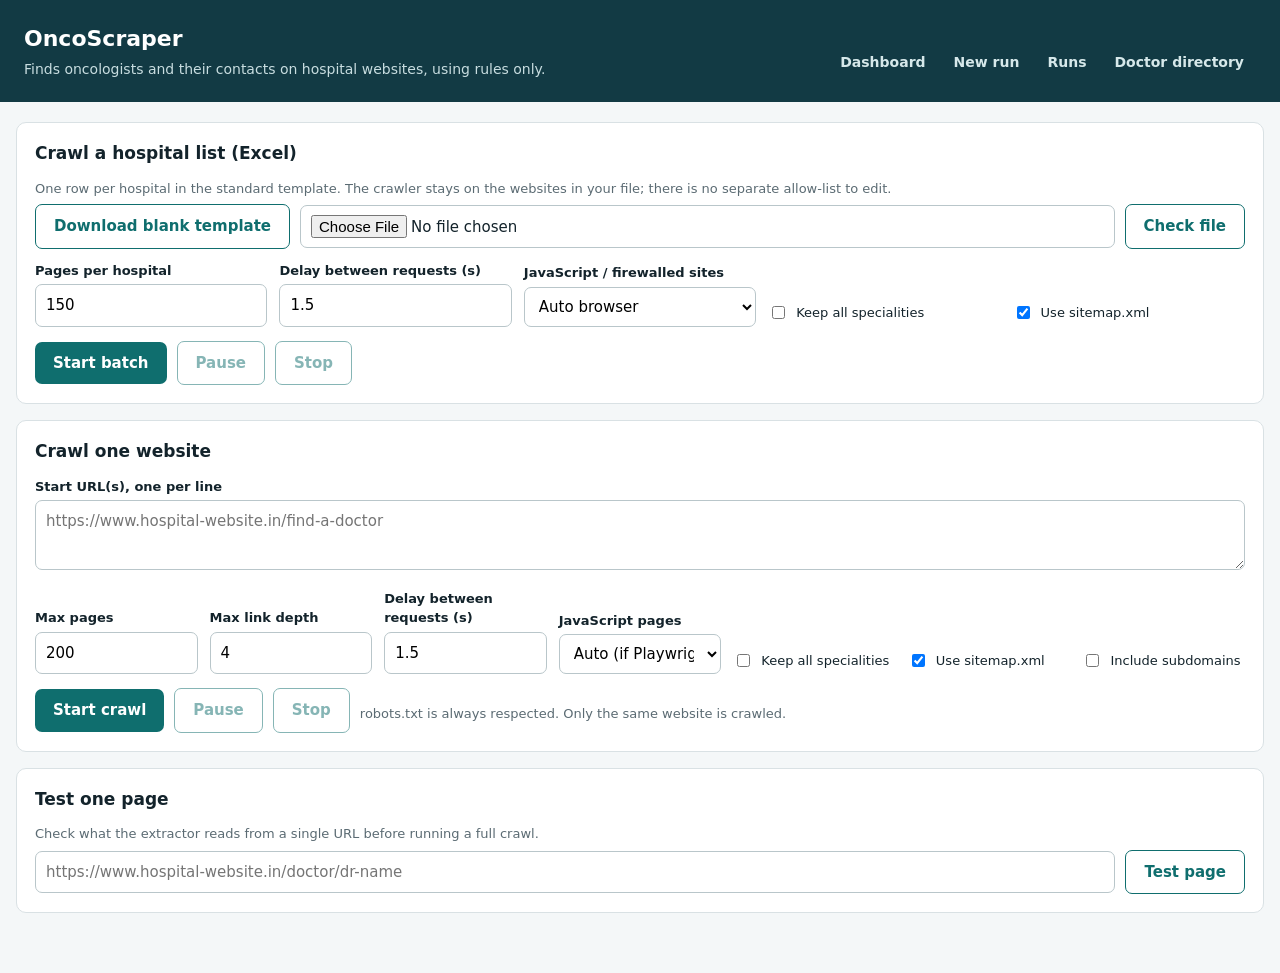
==== commit 481d1f01: "Portal: dashboard, run history with resume, doctor directory - SQLite history (results/oncoscraper.d" ====
--- a/oncoscraper/static/index.html
+++ b/oncoscraper/static/index.html
@@ -10,7 +10,7 @@
 body { margin:0; font:15px/1.5 system-ui,-apple-system,"Segoe UI",Roboto,sans-serif; color:var(--ink); background:var(--bg); }
 header { background:#123a44; color:#fff; padding:22px 24px; }
 header h1 { margin:0; font-size:22px; } header p { margin:4px 0 0; color:#c8dde0; font-size:14px; }
-main { max-width:1280px; margin:0 auto; padding:20px 16px 60px; display:grid; gap:16px; }
+.page { max-width:1280px; margin:0 auto; padding:20px 16px 60px; display:grid; gap:16px; }
 .card { background:var(--card); border:1px solid var(--line); border-radius:10px; padding:18px; }
 h2 { margin:0 0 12px; font-size:17px; }
 label { display:block; font-weight:600; font-size:13px; margin:0 0 4px; }
@@ -47,7 +47,17 @@
   button.secondary { background:transparent; } .pill { background:#1f3337; color:#9fd6d6; }
 }
 .grid { align-items:end; }
-main { grid-template-columns:minmax(0,1fr); } .card { min-width:0; }
+.bar-top { display:flex; justify-content:space-between; align-items:flex-end; gap:16px; flex-wrap:wrap; max-width:1280px; margin:0 auto; }
+nav { display:flex; gap:4px; flex-wrap:wrap; }
+nav a { color:#d6e8ea; text-decoration:none; padding:7px 12px; border-radius:7px; font-weight:600; font-size:14px; }
+nav a:hover { background:rgba(255,255,255,.1); } nav a.on { background:#fff; color:#123a44; }
+.cov { display:flex; height:10px; border-radius:5px; overflow:hidden; background:var(--line); min-width:80px; }
+.cov i { display:block; height:100%; } .cov .e { background:#1d7a3c; } .cov .p { background:#3f8fd6; } .cov .o { background:#9bb7bd; }
+.legend { font-size:12px; color:var(--muted); } .legend b { display:inline-block; width:10px; height:10px; border-radius:2px; margin:0 4px 0 10px; vertical-align:-1px; }
+.actions button { padding:5px 10px; font-size:13px; margin:0 4px 4px 0; }
+.view[hidden] { display:none; }
+.row.checks { gap:22px; } .row.checks .check { margin-top:0; }
+.page { grid-template-columns:minmax(0,1fr); } .card { min-width:0; }
 .tablewrap table { min-width:720px; }
 .msg { margin:8px 0 0; font-size:13px; min-height:0; } .msg:empty { display:none; }
 .msg.bad { color:var(--bad); font-weight:600; } .msg.ok { color:var(--ok); } .msg.info { color:var(--muted); }
@@ -63,8 +73,61 @@
 </style>
 </head>
 <body>
-<header><h1>OncoScraper</h1><p>Give a hospital website, find-a-doctor page, department page or a single doctor profile. Finds oncologists using rules only, no API key.</p></header>
+<header><div class="bar-top"><div><h1>OncoScraper</h1><p>Finds oncologists and their contacts on hospital websites, using rules only.</p></div>
+<nav id="nav"><a href="#dashboard">Dashboard</a><a href="#new">New run</a><a href="#runs">Runs</a><a href="#directory">Doctor directory</a></nav></div></header>
 <main>
+<div id="view-dashboard" class="page view" hidden>
+<section class="card">
+  <h2>Overview</h2>
+  <div class="stats" id="d-totals"></div>
+  <p class="hint">Counts every doctor once, using the newest copy from all runs.</p>
+</section>
+<section class="card">
+  <h2>Oncologists by hospital</h2>
+  <div class="tablewrap"><table><thead><tr><th>Hospital</th><th>Oncologists</th><th>With doctor email</th><th>With doctor phone</th><th>With any contact</th><th style="width:30%">Contact coverage</th></tr></thead>
+  <tbody id="d-hosp"></tbody></table></div>
+</section>
+<section class="card">
+  <h2>Recent runs</h2>
+  <div class="tablewrap"><table><thead><tr><th>Started</th><th>Run</th><th>Status</th><th>Oncologists</th></tr></thead><tbody id="d-runs"></tbody></table></div>
+</section>
+</div>
+
+<div id="view-runs" class="page view" hidden>
+<section class="card">
+  <h2>All runs</h2>
+  <p class="hint" style="margin-top:0">Every crawl and batch is kept here. A batch cut off when the app closed can be resumed; finished hospitals are not crawled again.</p>
+  <p class="msg" id="r-msg" role="status"></p>
+  <div class="tablewrap"><table><thead><tr><th>Started</th><th>Type</th><th>Run</th><th>Status</th><th>Duration</th><th>Oncologists</th><th>Actions</th></tr></thead><tbody id="r-rows"></tbody></table></div>
+</section>
+</div>
+
+<div id="view-directory" class="page view" hidden>
+<section class="card">
+  <h2>Doctor directory <span class="pill" id="x-count"></span></h2>
+  <div class="grid filters">
+    <div style="grid-column:span 2"><label for="x-q">Search</label><input id="x-q" placeholder="Name, email, qualification, anything"></div>
+    <div><label for="x-city">City</label><select id="x-city"><option value="">All cities</option></select></div>
+    <div><label for="x-hosp">Hospital</label><select id="x-hosp"><option value="">All hospitals</option></select></div>
+    <div><label for="x-spec">Specialty</label><input id="x-spec" placeholder="e.g. radiation"></div>
+  </div>
+  <div class="row checks">
+    <label class="check"><input type="checkbox" id="x-email"> Has doctor email</label>
+    <label class="check"><input type="checkbox" id="x-phone"> Has doctor phone</label>
+    <label class="check"><input type="checkbox" id="x-contact"> Has any contact</label>
+    <label class="check"><input type="checkbox" id="x-all"> Include non-oncologists</label>
+  </div>
+  <div class="row"><button type="button" id="x-xlsx">Export Excel</button><button type="button" class="secondary" id="x-csv">CSV</button>
+    <button type="button" class="secondary" id="x-reset">Clear filters</button><span class="hint">Exports use the filters above.</span></div>
+  <p class="msg" id="x-msg" role="status"></p>
+  <div class="tablewrap" style="margin-top:10px"><table>
+    <thead><tr><th>Name</th><th>Specialty</th><th>Designation</th><th>Doctor phone</th><th>Doctor email</th><th>Hospital / desk contact</th><th>Hospital</th><th>City</th><th>Qualifications</th><th>Source</th></tr></thead>
+    <tbody id="x-rows"></tbody></table></div>
+  <div class="row"><button type="button" class="secondary" id="x-prev">Previous</button><span class="hint" id="x-page"></span><button type="button" class="secondary" id="x-next">Next</button></div>
+</section>
+</div>
+
+<div id="view-new" class="page view">
 <section class="card">
   <h2>Crawl a hospital list (Excel)</h2>
   <p class="hint" style="margin-top:0">One row per hospital in the standard template. The crawler stays on the websites in your file; there is no separate allow-list to edit.</p>
@@ -154,7 +217,9 @@
   <div class="summary" id="page-sum" hidden></div>
   <details id="page-raw" hidden><summary>Show raw data</summary><pre class="json" id="page-out"></pre></details>
 </section>
+</div>
 </main>
 <script src="/static/app.js"></script>
+<script src="/static/portal.js"></script>
 </body>
 </html>
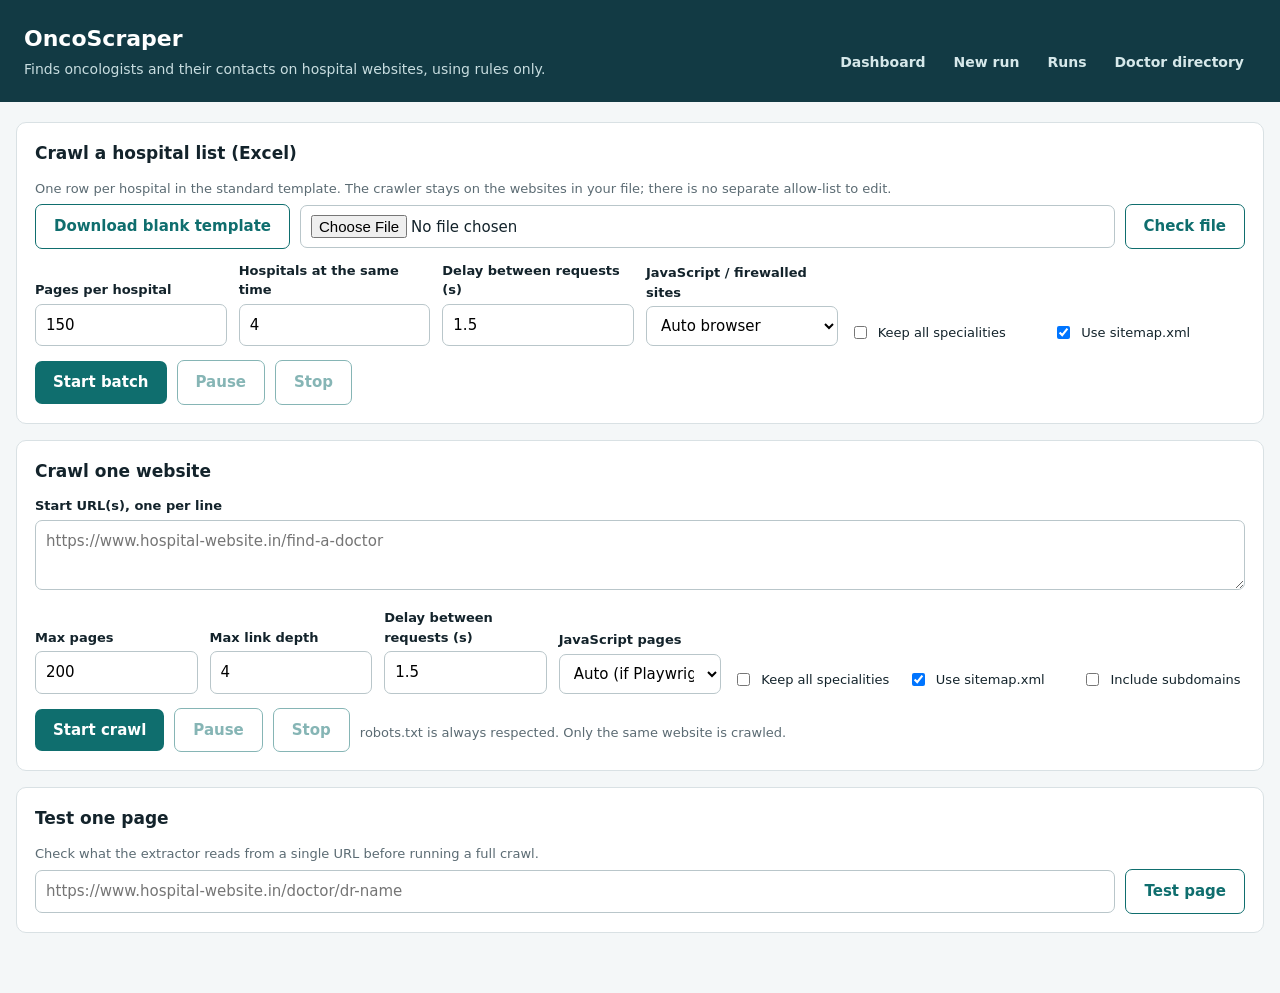
==== commit 5a8ac08f: "Faster batches: several hospitals at once; stop a site when doctor pages run out - run_batch crawls " ====
--- a/oncoscraper/static/index.html
+++ b/oncoscraper/static/index.html
@@ -140,6 +140,7 @@
   <div id="b-check-out" hidden style="margin-top:12px"></div>
   <div class="grid">
     <div><label for="b-pages">Pages per hospital</label><input id="b-pages" type="number" value="150" min="1" max="5000"></div>
+    <div><label for="b-workers">Hospitals at the same time</label><input id="b-workers" type="number" value="4" min="1" max="8"></div>
     <div><label for="b-delay">Delay between requests (s)</label><input id="b-delay" type="number" value="1.5" step="0.5" min="0"></div>
     <div><label for="b-render">JavaScript / firewalled sites</label><select id="b-render"><option value="auto">Auto browser</option><option value="never">Never</option><option value="always">Always browser</option></select></div>
     <label class="check"><input type="checkbox" id="b-all"> Keep all specialities</label>
@@ -150,9 +151,9 @@
   <div id="b-progress" hidden>
     <div class="bar"><i id="b-bar"></i></div>
     <div class="stats">
-      <div class="stat"><span>Hospital</span><b id="b-idx">0/0</b></div>
-      <div class="stat"><span>Pages (this hospital)</span><b id="b-pagesnow">0</b></div>
-      <div class="stat"><span>Oncologists (this hospital)</span><b id="b-onconow">0</b></div>
+      <div class="stat"><span>Hospitals done</span><b id="b-idx">0/0</b></div>
+      <div class="stat"><span>Pages (running now)</span><b id="b-pagesnow">0</b></div>
+      <div class="stat"><span>Oncologists (running now)</span><b id="b-onconow">0</b></div>
       <div class="stat"><span>Elapsed</span><b id="b-time">0s</b></div>
     </div>
     <p class="hint" id="b-current"></p>
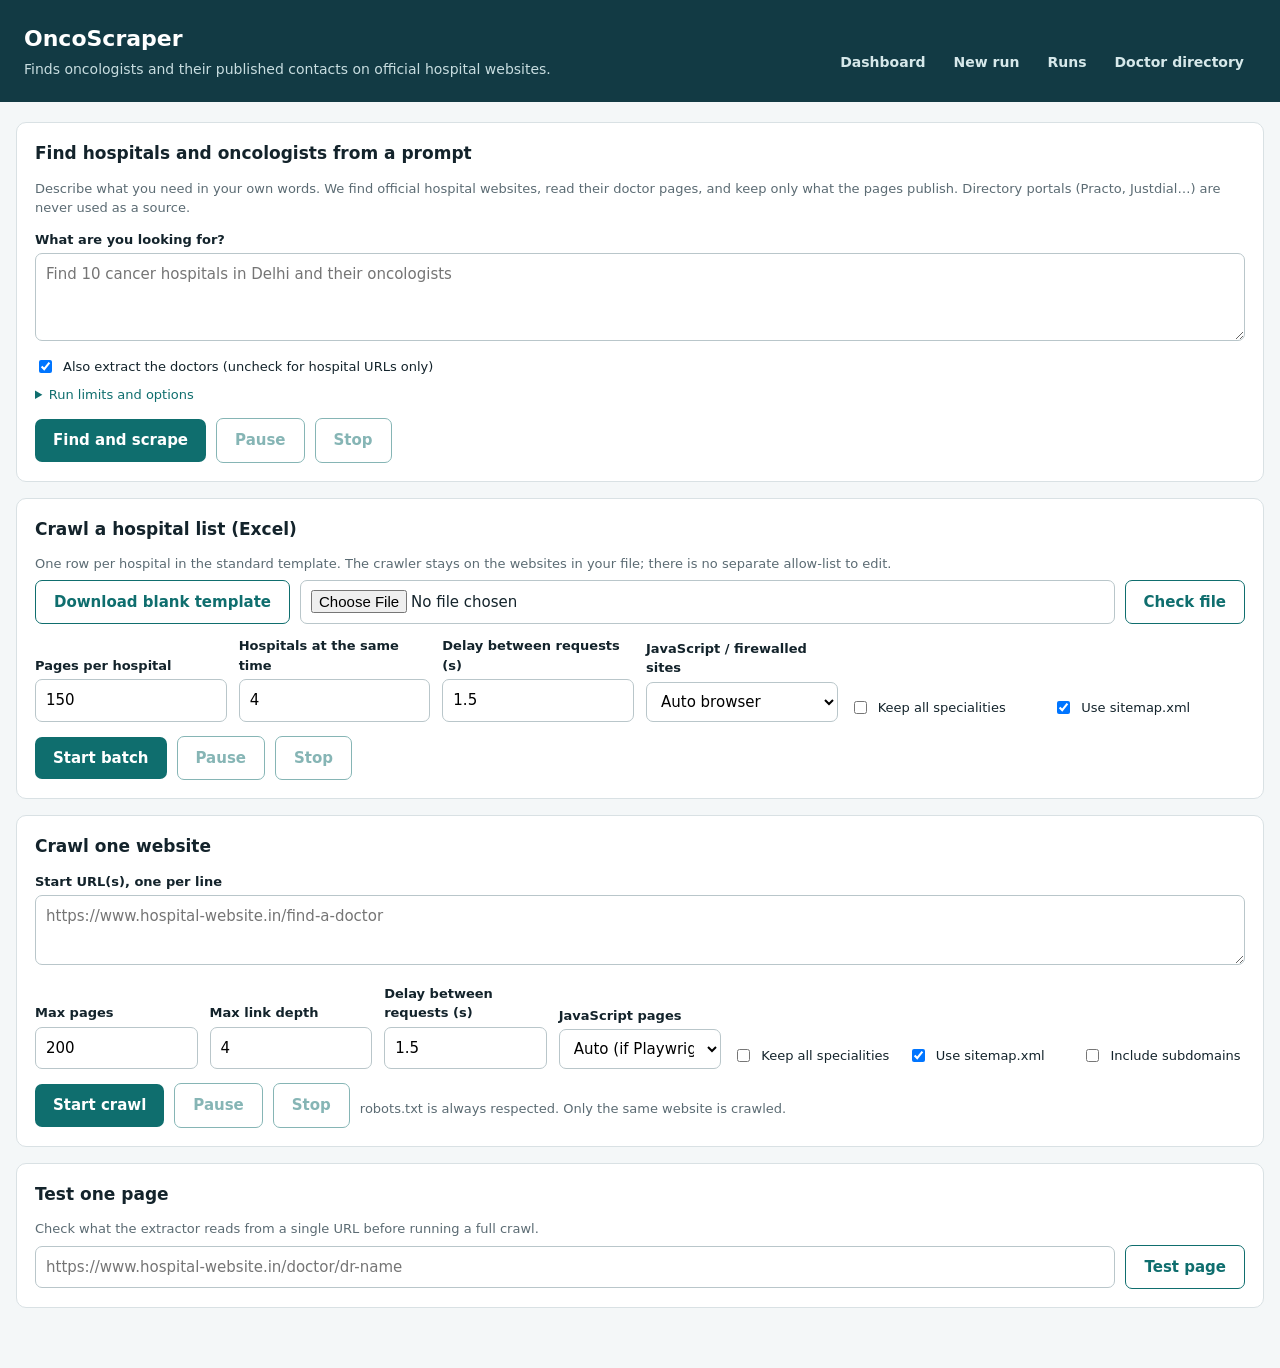
==== commit 74dce2f7: "Prompt discovery for hospitals, same design as Campus - Prompt card: Understand, Find hospitals, Ext" ====
--- a/oncoscraper/static/index.html
+++ b/oncoscraper/static/index.html
@@ -70,10 +70,19 @@
   button.secondary { color:#7fd8d2; border-color:#3d9c97; } :root { --ok:#5cc985; --bad:#ff8a80; }
   a, details summary { color:#7fd8d2; }
 }
+.prompt-stages { display:flex; gap:8px; flex-wrap:wrap; margin:16px 0; }
+.prompt-stages span { border:1px solid var(--line); padding:6px 12px; border-radius:20px; font-size:13px; }
+.prompt-stages .current { border-color:var(--accent); background:#e3efef; color:#123a44; font-weight:700; }
+.prompt-sources { display:grid; grid-template-columns:repeat(auto-fit,minmax(min(100%,300px),1fr)); gap:12px; margin-top:12px; }
+.prompt-source { border:1px solid var(--line); border-radius:8px; padding:12px; min-width:0; }
+.prompt-source a { overflow-wrap:anywhere; } .prompt-source p { margin:4px 0; }
+.prompt-source ul { margin:6px 0; padding-left:20px; }
+#p-status, #p-work, #p-usage { overflow-wrap:anywhere; } #p-status { font-weight:600; }
+.clamp { display:-webkit-box; -webkit-box-orient:vertical; -webkit-line-clamp:2; line-clamp:2; overflow:hidden; }
 </style>
 </head>
 <body>
-<header><div class="bar-top"><div><h1>OncoScraper</h1><p>Finds oncologists and their contacts on hospital websites, using rules only.</p></div>
+<header><div class="bar-top"><div><h1>OncoScraper</h1><p>Finds oncologists and their published contacts on official hospital websites.</p></div>
 <nav id="nav"><a href="#dashboard">Dashboard</a><a href="#new">New run</a><a href="#runs">Runs</a><a href="#directory">Doctor directory</a></nav></div></header>
 <main>
 <div id="view-dashboard" class="page view" hidden>
@@ -128,6 +137,45 @@
 </div>
 
 <div id="view-new" class="page view">
+<section class="card" id="prompt-card">
+  <h2>Find hospitals and oncologists from a prompt</h2>
+  <p class="hint">Describe what you need in your own words. We find official hospital websites, read their doctor pages, and keep only what the pages publish. Directory portals (Practo, Justdial…) are never used as a source.</p>
+  <p class="msg" id="p-config" role="status"></p>
+  <label for="p-text" style="margin-top:12px">What are you looking for?</label>
+  <textarea id="p-text" maxlength="6000" rows="3" placeholder="Find 10 cancer hospitals in Delhi and their oncologists"></textarea>
+  <label class="check" style="margin-top:10px"><input type="checkbox" id="p-auto" checked> Also extract the doctors (uncheck for hospital URLs only)</label>
+  <details><summary>Run limits and options</summary>
+    <div class="grid">
+      <div><label for="p-hospitals">Maximum hospitals</label><input id="p-hospitals" type="number" value="10" min="1" max="100"></div>
+      <div><label for="p-pages">Discovery pages</label><input id="p-pages" type="number" value="60" min="1" max="100"></div>
+      <div><label for="p-searches">Search queries</label><input id="p-searches" type="number" value="12" min="1" max="30"></div>
+      <div><label for="p-crawl-pages">Pages per hospital</label><input id="p-crawl-pages" type="number" value="150" min="1" max="1000"></div>
+      <div><label for="p-render">JavaScript pages</label><select id="p-render"><option value="auto">Auto browser</option><option value="never">Plain HTTP only</option><option value="always">Always browser</option></select></div>
+      <div><label for="p-engine">How hospitals are verified</label><select id="p-engine"><option value="sites">Crawl each site (no AI)</option><option value="evidence">AI judges each page</option></select></div>
+      <div><label for="p-site-pages">Pages read per site while checking</label><input id="p-site-pages" type="number" value="20" min="2" max="80"></div>
+      <div><label for="p-site-seconds">Seconds per site</label><input id="p-site-seconds" type="number" value="60" min="10" max="300"></div>
+      <div><label for="p-site-workers">Sites at the same time</label><input id="p-site-workers" type="number" value="6" min="1" max="12"></div>
+    </div>
+    <p class="hint"><b>Crawl each site</b> proves a hospital by reading its own pages: it is listed only when the extractor
+    actually reads doctors from it, and it needs no AI model. <b>AI judges each page</b> uses the configured
+    model instead, and is the one to pick for conditions about individual doctors (email required, experience, language).
+    These are work limits, not promises of complete coverage. Shortfalls are reported.</p>
+  </details>
+  <div class="row"><button type="button" id="p-start">Find and scrape</button><button type="button" id="p-pause" class="secondary" disabled>Pause</button><button type="button" id="p-stop" class="secondary" disabled>Stop</button><button type="button" id="p-resume" class="secondary" hidden>Resume saved run</button></div>
+  <p class="msg" id="p-msg" role="status" aria-live="polite"></p>
+  <div id="p-run" hidden>
+    <div class="prompt-stages" id="p-stages"><span data-phase="planning">1 · Understand</span><span data-phase="searching">2 · Find hospitals</span><span data-phase="scraping">3 · Extract doctors</span><span data-phase="filtering">4 · Match criteria</span><span data-phase="exporting">5 · Save Excel</span></div>
+    <p id="p-status" role="status" aria-live="polite"></p>
+    <div class="stats" id="p-stats"></div>
+    <p class="hint" id="p-work"></p>
+    <p class="hint" id="p-usage"></p>
+    <div id="p-clarify" hidden><label for="p-answer">A little more detail is needed</label><p id="p-questions"></p><textarea id="p-answer" maxlength="2000" placeholder="Add the missing detail"></textarea><div class="row"><button type="button" id="p-answer-btn">Continue with clarification</button></div></div>
+    <details id="p-plan-wrap"><summary>Interpreted requirements</summary><div id="p-plan"></div></details>
+    <div class="prompt-sources" id="p-sources"></div>
+    <div class="row"><button type="button" id="p-download" hidden>Download doctors Excel</button><button type="button" id="p-source-download" class="secondary" hidden>Download hospital list</button><button type="button" id="p-audit" class="secondary">Download evidence report</button></div>
+    <details id="p-notes-wrap" hidden><summary>Coverage notes</summary><ul id="p-notes"></ul></details>
+  </div>
+</section>
 <section class="card">
   <h2>Crawl a hospital list (Excel)</h2>
   <p class="hint" style="margin-top:0">One row per hospital in the standard template. The crawler stays on the websites in your file; there is no separate allow-list to edit.</p>
@@ -222,5 +270,6 @@
 </main>
 <script src="/static/app.js"></script>
 <script src="/static/portal.js"></script>
+<script src="/static/prompt.js"></script>
 </body>
 </html>
